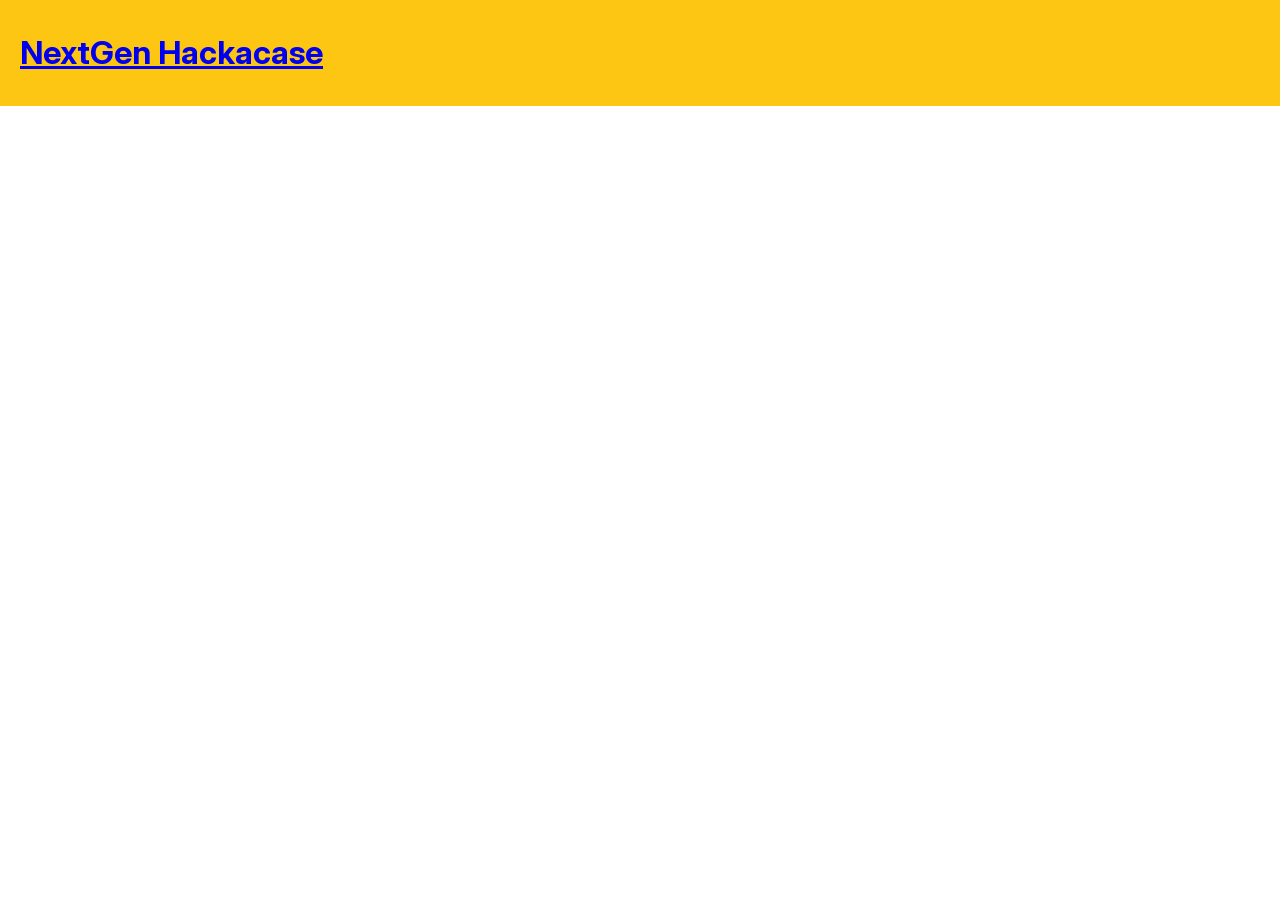
==== access.html @ abfb900a "feat: add initial access page and update styles" ====
<!DOCTYPE html>
<html lang="en">

<head>
	<meta charset="UTF-8">
	<meta name="author" content="Andresen Hill">
	<meta name="viewport" content="width=device-width, initial-scale=1.0">
	<title>NextGen Hackacase - Access</title>
	<meta name="description"
		content="How to access NextGen Hackacase, a free student hackathon organized by Tokyo Student Network and Deloitte Tohmatsu Venture Support">

	<meta property="og:title" content="NextGen Hackacase - Access">
	<meta property="og:description"
		content="How to access NextGen Hackacase, a free student hackathon organized by Tokyo Student Network and Deloitte Tohmatsu Venture Support">
	<meta property="og:image" content="images/og-image.png"> <!-- Replace later TODO -->
	<meta property="og:url" content="https://luma.com/rtydnu54"> <!-- Replace with actual URL TODO -->
	<meta property="og:type" content="website">
	<meta property="og:locale" content="en_JP">

	<link rel="icon" href="images/faviconlogo_temp.png" type="image/png">

	<link rel="stylesheet" href="styles.css">
</head>
<body>
    <header>
        <div class="header-container">
            <div class="header-logo-space">
            <a class="header-logo-icon" href="index.html" target="_self">
                <h1 class="header-logo-text">NextGen Hackacase</h1>
            </a>
            </div>
        </div>
    </header>
---- styles.css ----
/* CSS Document for TSN x DTVS Hackathon Website */

:root {
  --primary-color: #FCC613;
  --secondary-color: #141fb4;
  --text-color: #000000;
  --background-color: #f2f0f0;
  color-scheme: light dark;
  --logo-gap: 36px;
}

@font-face {
  /* Note: No italics are in this font */
  font-family: "Inter";
  src: url("assets/Inter-4.1/web/InterVariable.woff2") format("woff2");
  font-weight: 100 900;
  font-style: normal;
  font-display: swap;
}

html,
body {
  margin: 0;
  padding: 0;
  font: 1em Inter, sans-serif;
  scroll-behavior: smooth;
}

img,
svg {
  vertical-align: middle;
}

* {
  box-sizing: border-box;
}


.footer-banner ::selection {
  background: rgb(255, 252, 252);
  text-shadow: none;
}

thead ::selection {
  background: rgb(255, 252, 252);
  text-shadow: none;
}

::selection {
  background: #fcc6138c;
  text-shadow: none;
}

.container {
  max-width: 1240px;
  margin: 0 auto;
}

section>.container {
  padding: 5px 20px;
}

.type-article {
  background-color: var(--background-color);
  color: var(--text-color);
}

.type-article h2 {
  font-size: 2em;
}

.logo-card-container {
  display: flex;
  flex-wrap: wrap;
  justify-content: center;
  gap: var(--logo-gap);
  width: 100%;
  max-width: 600px;
  margin: 0 auto;
}

.logo-card {
  flex: 0 0 calc((100% - var(--logo-gap)) / 2);
  padding: 16px;
  background-color: white;
  border-radius: 24px;
  aspect-ratio: 16 / 9;
  display: flex;
  align-items: center;
  justify-content: center;
  overflow: hidden;
  transition: transform 0.25s ease, box-shadow 0.25s ease;
}

.logo-card img {
  width: 100%;
  height: 100%;
  max-width: none;
  object-fit: contain;
}

.logo-card:hover {
  transform: translateY(-8px);
  box-shadow: 0 12px 24px rgba(0, 0, 0, 0.4);
}


section.hero {
  background-image: linear-gradient(rgba(0, 0, 0, 0.786), rgba(0, 0, 0, 0.786)), url("images/TSNxDTVS-Hackathon_Landing-Page_Banner.jpg");
  background-size: cover;
  background-position: center;
  background-repeat: no-repeat;
  padding-bottom: 200px;
}

div.hero {
  display: flex;
  flex-direction: column;
  align-items: center;
}

div.hero h1 {
  color: var(--primary-color);
  font-size: 4.5em;
  margin-bottom: 20px;
}


div.hero p {
  color: white;
  font-size: 2.2em;
  font-weight: bold;
  margin-bottom: 3px;
}

.hero-logo-icon {
  margin-top: 24px;
  margin-bottom: 24px;
}

#hero-tsnlogo img {
  width: auto;
  border-radius: 16px;
}

.deloitte-hero-img {
  transform: scale(1.4);
}

.hero-button-container {
  margin: 34px;
  display: flex;
  flex-direction: column;
  gap: 44px;
}

.register-button {
  background-color: var(--primary-color);
  border-radius: 10px;
  color: black;
  font-weight: bold;
  padding: 12px 24px;
  font-size: 1.4em;
  text-decoration: none;
  transition: transform 0.25s ease, box-shadow 0.25s ease, opacity 0.25s ease;
}

.register-button:hover {
  transform: translateY(-2px);
  opacity: 0.85;
  box-shadow: 0 6px 12px rgba(0, 0, 0, 0.4);
}

.register-button:focus-visible {
  outline: 2px solid #ff0808;
}

.access-button {
  background-color: var(--primary-color);
  border-radius: 10px;
  color: black;
  font-weight: bold;
  padding: 12px 24px;
  font-size: 1.4em;
  text-decoration: none;
  transition: transform 0.25s ease, box-shadow 0.25s ease, opacity 0.25s ease;
}

.access-button:hover {
  transform: translateY(-2px);
  opacity: 0.85;
  box-shadow: 0 6px 12px rgba(0, 0, 0, 0.4);
}

.access-button:focus-visible {
  outline: 2px solid #ff0808;
}
table {
  table-layout: fixed;
  width: 90%;
  min-width: 600px;
  margin: 10px auto;
  border-collapse: separate;
  border-spacing: 0;
  background-color: var(--background-color);
}

th,
td {
  padding: 0.6em;
  word-wrap: break-word;
}

th {
  text-align: left;
  font-weight: bold;
  font-size: 1.2em;
  background-color: var(--primary-color);
  color: black;
}

thead th:first-child {
  border-radius: 12px 0 0 12px;
}

thead th:last-child {
  border-radius: 0 12px 12px 0;
}

caption {
  text-align: left;
  font-weight: bold;
  font-size: 1.8em;
  border-bottom: 1px solid color-mix(in srgb, var(--text-color) 15%, transparent);
  margin-bottom: 24px;
}

tbody tr:nth-child(even) td {
  background-color: color-mix(in srgb, var(--text-color) 10%, transparent);
}

tbody tr:nth-child(even) td:first-child {
  border-radius: 12px 0 0 12px;
}

tbody tr:nth-child(even) td:last-child {
  border-radius: 0 12px 12px 0;
}

div.schedule-table-container {
  max-width: 800px;
  margin-bottom: 48px;
  overflow-x: auto;
}

tr:hover {
  transition: background-color 0.25s ease;
  background-color: color-mix(in srgb, var(--primary-color) 40%, transparent);
  text-shadow: none;
}

#body-nstlogo img {
  width: auto;
  border-radius: 16px;
}

section.type-article li {
  margin-bottom: 8px;
}

span.list-bold {
  font-weight: bold;
}

.info-and-image-box {
  display: flex;
  flex-direction: row;
  align-items: center;
  justify-content: space-between;
  gap: 20px;
  scroll-margin-top: 68px;
  scroll-margin-bottom: 16px;
  border-radius: 26px;
}

.info-and-image-box-target {
  border-radius: 8px;
}

.info-and-image-box-target:target {
  animation: info-highlight 5s ease-out;
}

.info-and-image-box-content {
  flex: 1;
}

.info-and-image-box+.info-and-image-box {
  border-top: 1px solid color-mix(in srgb, var(--text-color) 15%, transparent);
  margin-top: 24px;
  padding-top: 24px;
  margin-bottom: 8px;
}

.third-party-logo {
  max-width: 144px;
  height: 144px;
}

.bad-logo {
  border-radius: 16px;
  border: var(--text-color) solid 2px;
}

.org-button {
  background-color: var(--primary-color);
  border-radius: 8px;
  color: black;
  font-weight: bold;
  padding: 8px 12px;
  font-size: 1.2em;
  text-decoration: none;
  max-width: fit-content;
  transition: opacity 0.25s ease;
}

.org-button:hover {
  opacity: 0.75;
  transition: opacity 0.3s ease-in-out;
}

.org-button:focus-visible {
  outline: 2px solid #ff0808;
}

div.article-organizers {
  padding-bottom: 48px;
}

footer {
  background-color: var(--primary-color);
  color: black;
}

footer .container {
  display: flex;
  justify-content: space-between;
  align-items: center;
}

.footer-copyright {
  font-weight: bold;
  padding-left: 20px;
}

.footer-social-icons {
  padding-left: 24px;
  padding-right: 20px;
  display: flex;
  gap: 15px;
}

.footer-social-icons a:hover {
  opacity: 0.65;
  transition: opacity 0.3s ease-in-out;
}

.header-container {
  display: flex;
  justify-content: space-between;
  align-items: center;
  padding: 12px 20px;
  background-color: var(--primary-color);
  color: black;
}


@media (prefers-color-scheme: dark) {
  :root {
    --background-color: #1a1a1a;
    --text-color: #ffffff;
  }
}

@media (prefers-reduced-motion: reduce) {
  .register-button {
    transition: none;
  }
}

@media (max-width: 600px) {
  div.hero h1 {
    font-size: 3em;
  }

  .logo-card {
    flex-basis: 100%;
  }
}

@keyframes info-highlight {

  0%,
  40% {
    background-color: color-mix(in srgb, var(--primary-color) 40%, transparent);
    box-shadow: 0 0 0 12px color-mix(in srgb, var(--primary-color) 40%, transparent);
  }

  100% {
    background-color: transparent;
    box-shadow: 0 0 0 12px transparent;
  }
}
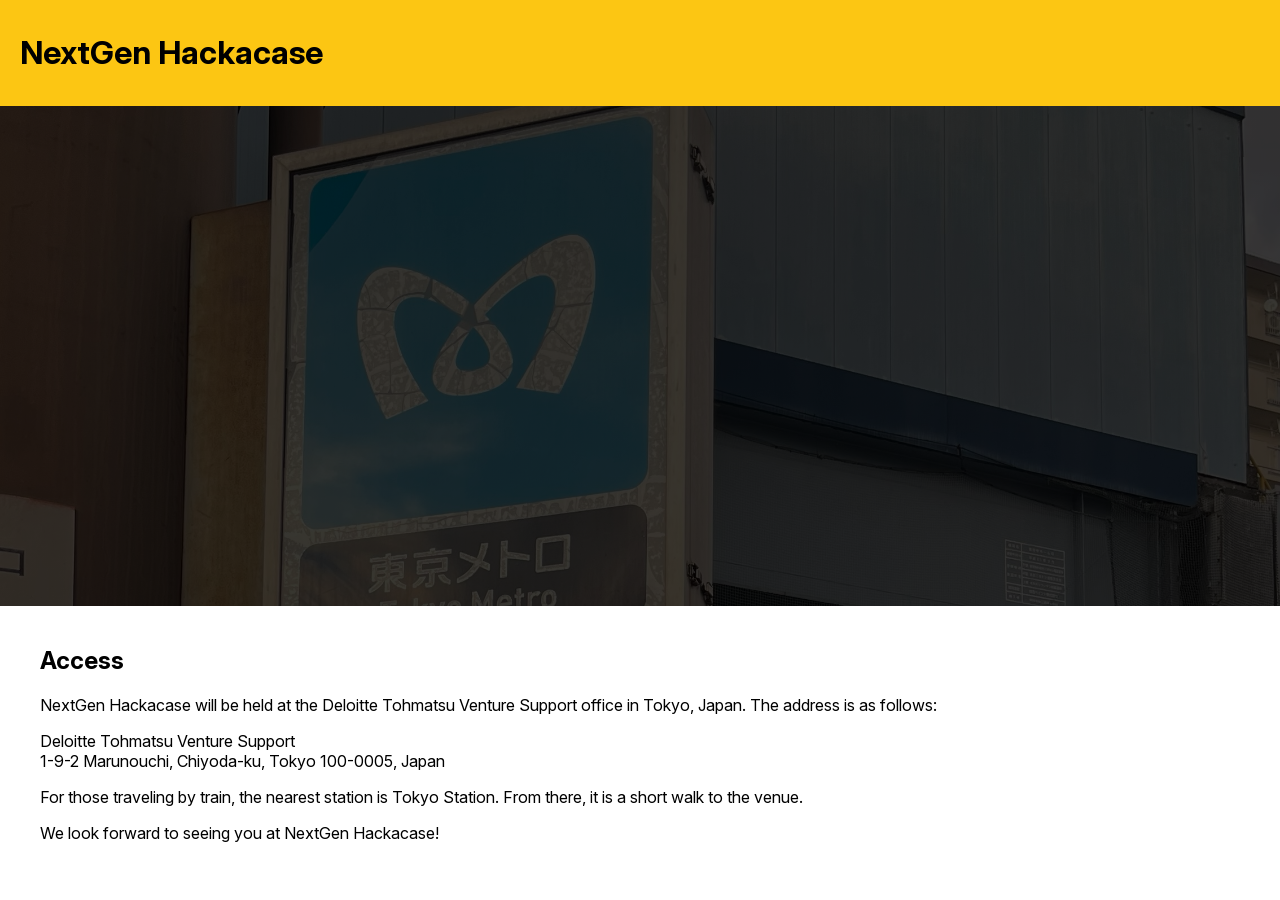
==== commit fd1904c1: "feat: add picture and other changes to access page" ====
--- a/access.html
+++ b/access.html
@@ -23,11 +23,29 @@
 </head>
 <body>
     <header>
-        <div class="header-container">
-            <div class="header-logo-space">
-            <a class="header-logo-icon" href="index.html" target="_self">
-                <h1 class="header-logo-text">NextGen Hackacase</h1>
-            </a>
+        <div class="access-header-container">
+            <div class="access-header-text-space">
+                <a class="access-header-logo-icon" href="index.html" target="_self">
+                    <h1 class="access-header-logo-text">NextGen Hackacase</h1>
+                </a>
             </div>
         </div>
-    </header>+        <div class="access-header-image">
+        </div>
+    </header>
+    <main class="access-main">
+        <section class="access-section">
+            <div class="access-container">
+                <h2>Access</h2>
+                <p>NextGen Hackacase will be held at the Deloitte Tohmatsu Venture Support office in Tokyo, Japan. The
+                    address is as follows:</p>
+                <p>Deloitte Tohmatsu Venture Support<br>
+                    1-9-2 Marunouchi, Chiyoda-ku, Tokyo 100-0005, Japan</p>
+                <p>For those traveling by train, the nearest station is Tokyo Station. From there, it is a short walk to
+                    the venue.</p>
+                <p>We look forward to seeing you at NextGen Hackacase!</p>
+            </div>
+        </section>
+    </main>
+</body>
+</html>
--- a/styles.css
+++ b/styles.css
@@ -365,7 +365,7 @@
   transition: opacity 0.3s ease-in-out;
 }
 
-.header-container {
+.access-header-container {
   display: flex;
   justify-content: space-between;
   align-items: center;
@@ -374,6 +374,45 @@
   color: black;
 }
 
+.access-header-text-space {
+  display: flex;
+  flex-direction: column;
+  gap: 4px;
+  color: #000000;
+}
+
+.access-header-logo-icon {
+  color: inherit;
+  text-decoration: none;
+}
+
+.access-header-image {
+  display: flex;
+  align-items: center;
+  justify-content: flex-start;
+  width: 100%;
+  height: 500px;
+  padding: 0 20px 0 max(20px, calc((100% - 1240px) / 2 + 20px));
+  background-image: linear-gradient(rgba(0, 0, 0, 0.786), rgba(0, 0, 0, 0.786)), url("images/access-temp.png");
+  background-size: cover;
+  background-position: center;
+  text-align: left;
+}
+
+.access-main {
+  max-width: 1240px;
+  margin: 0 auto;
+  padding: 20px;
+}
+
+.access-header-image-text {
+  font-weight: bold;
+  background-color: var(--primary-color);
+  color: black;
+  border-radius: 24px;
+  padding-left: 4px;
+  padding-right: 4px;
+}
 
 @media (prefers-color-scheme: dark) {
   :root {
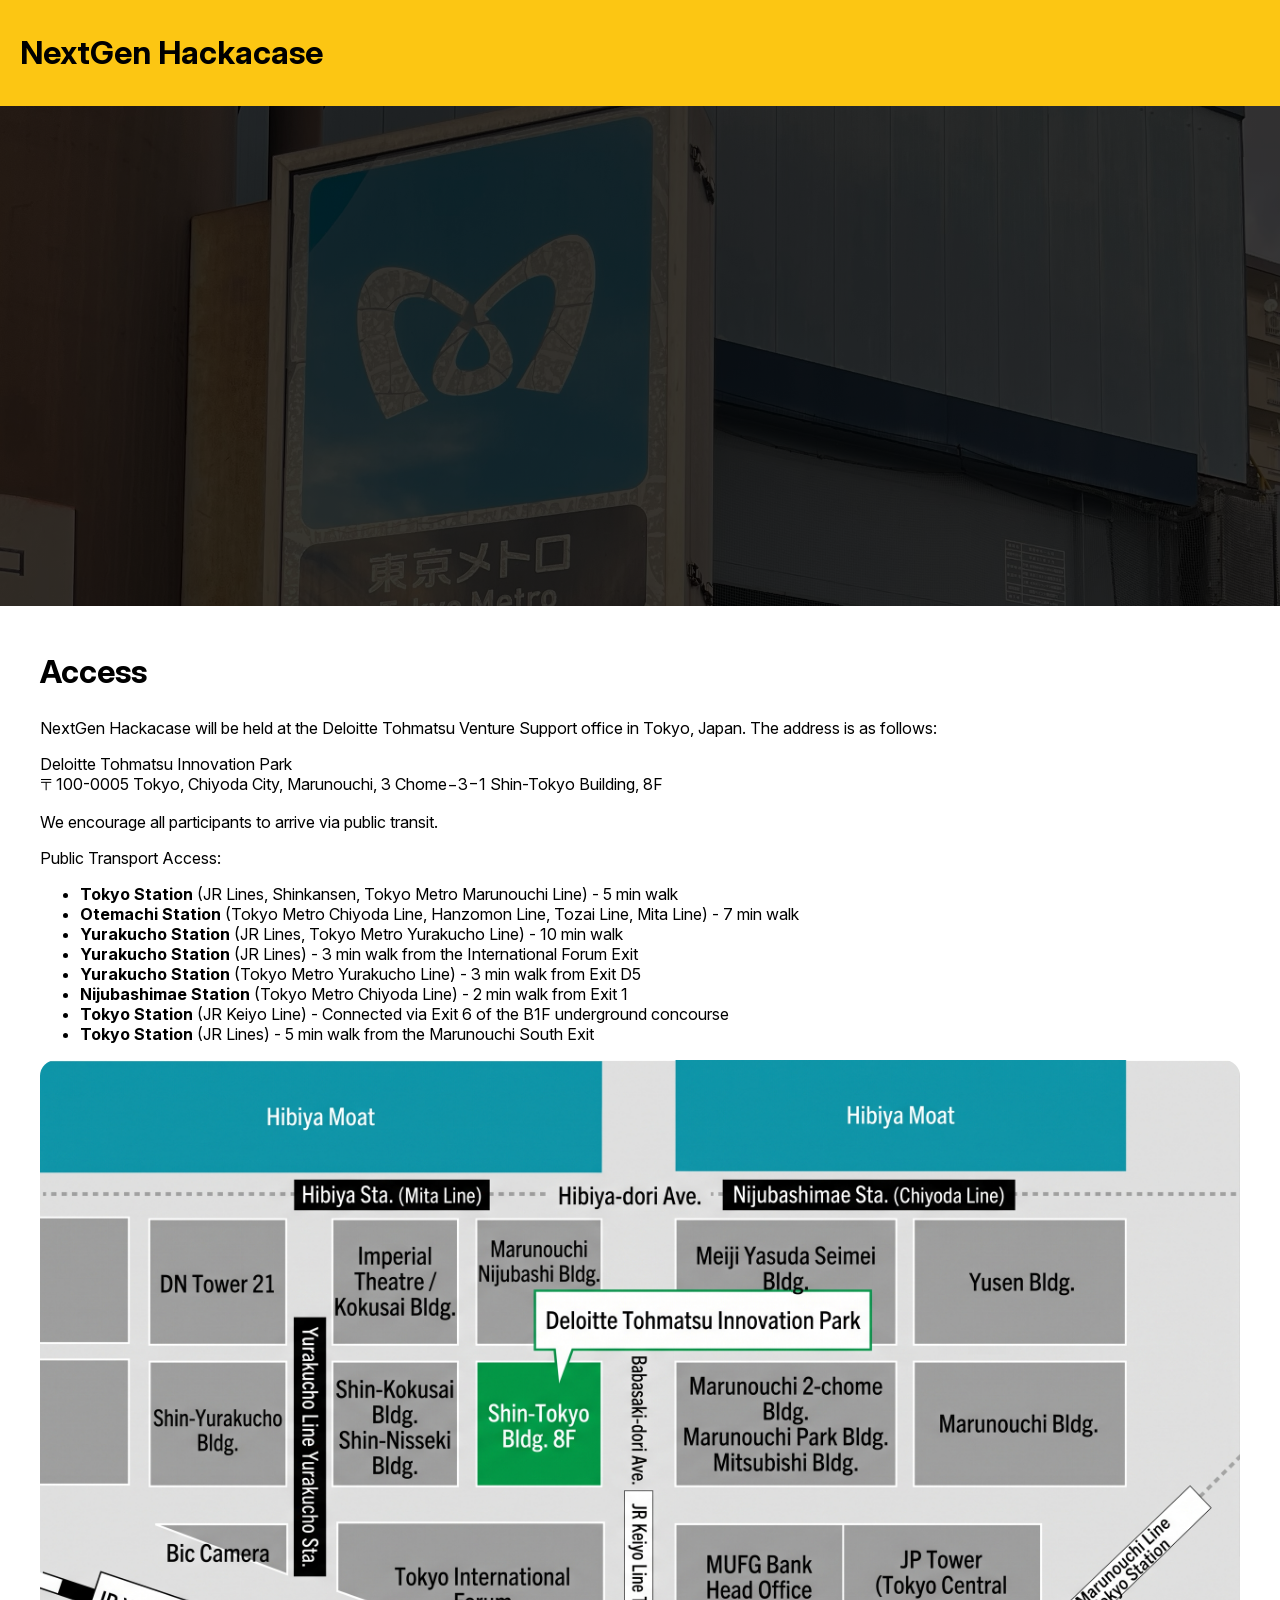
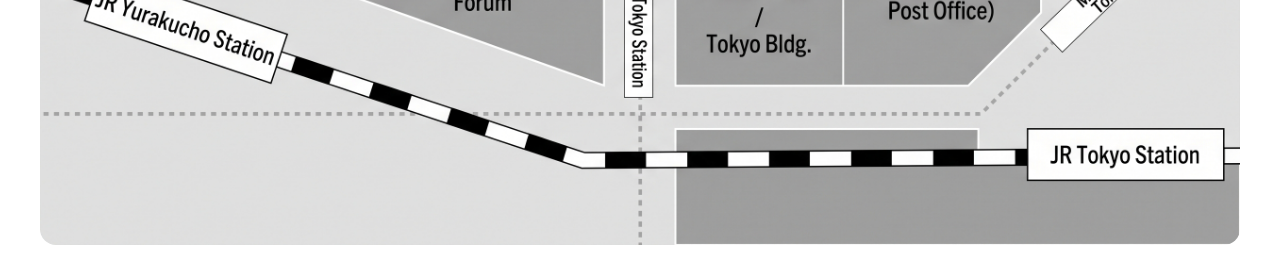
==== commit c5a69a96: "feat: add venue access guidance" ====
--- a/access.html
+++ b/access.html
@@ -36,14 +36,24 @@
     <main class="access-main">
         <section class="access-section">
             <div class="access-container">
-                <h2>Access</h2>
+                <h2 style="font-size: 2em; font-weight: bold;">Access</h2>
                 <p>NextGen Hackacase will be held at the Deloitte Tohmatsu Venture Support office in Tokyo, Japan. The
                     address is as follows:</p>
-                <p>Deloitte Tohmatsu Venture Support<br>
-                    1-9-2 Marunouchi, Chiyoda-ku, Tokyo 100-0005, Japan</p>
-                <p>For those traveling by train, the nearest station is Tokyo Station. From there, it is a short walk to
-                    the venue.</p>
-                <p>We look forward to seeing you at NextGen Hackacase!</p>
+                <p>Deloitte Tohmatsu Innovation Park<br>
+                    〒100-0005 Tokyo, Chiyoda City, Marunouchi, 3 Chome−3−1 Shin-Tokyo Building, 8F</p>
+                <p>We encourage all participants to arrive via public transit.</p>
+                <p>Public Transport Access:</p>
+                <ul>
+                        <li><strong>Tokyo Station</strong> (JR Lines, Shinkansen, Tokyo Metro Marunouchi Line) - 5 min walk</li>
+                        <li><strong>Otemachi Station</strong> (Tokyo Metro Chiyoda Line, Hanzomon Line, Tozai Line, Mita Line) - 7 min walk</li>
+                        <li><strong>Yurakucho Station</strong> (JR Lines, Tokyo Metro Yurakucho Line) - 10 min walk</li>
+                        <li><strong>Yurakucho Station</strong> (JR Lines) - 3 min walk from the International Forum Exit</li>
+                        <li><strong>Yurakucho Station</strong> (Tokyo Metro Yurakucho Line) - 3 min walk from Exit D5</li>
+                        <li><strong>Nijubashimae Station</strong> (Tokyo Metro Chiyoda Line) - 2 min walk from Exit 1</li>
+                        <li><strong>Tokyo Station</strong> (JR Keiyo Line) - Connected via Exit 6 of the B1F underground concourse</li>
+                        <li><strong>Tokyo Station</strong> (JR Lines) - 5 min walk from the Marunouchi South Exit</li>
+                </ul>
+                <img src="images/venue-guide-station-en" alt="Map showing the location of Deloitte Tohmatsu Innovation Park in Tokyo, Japan" class="access-map-image">
             </div>
         </section>
     </main>
--- a/styles.css
+++ b/styles.css
@@ -414,6 +414,14 @@
   padding-right: 4px;
 }
 
+.access-container img {
+  display: block;
+  width: 100%;
+  height: auto;
+  margin: 0 auto;
+  border-radius: 16px;
+}
+
 @media (prefers-color-scheme: dark) {
   :root {
     --background-color: #1a1a1a;
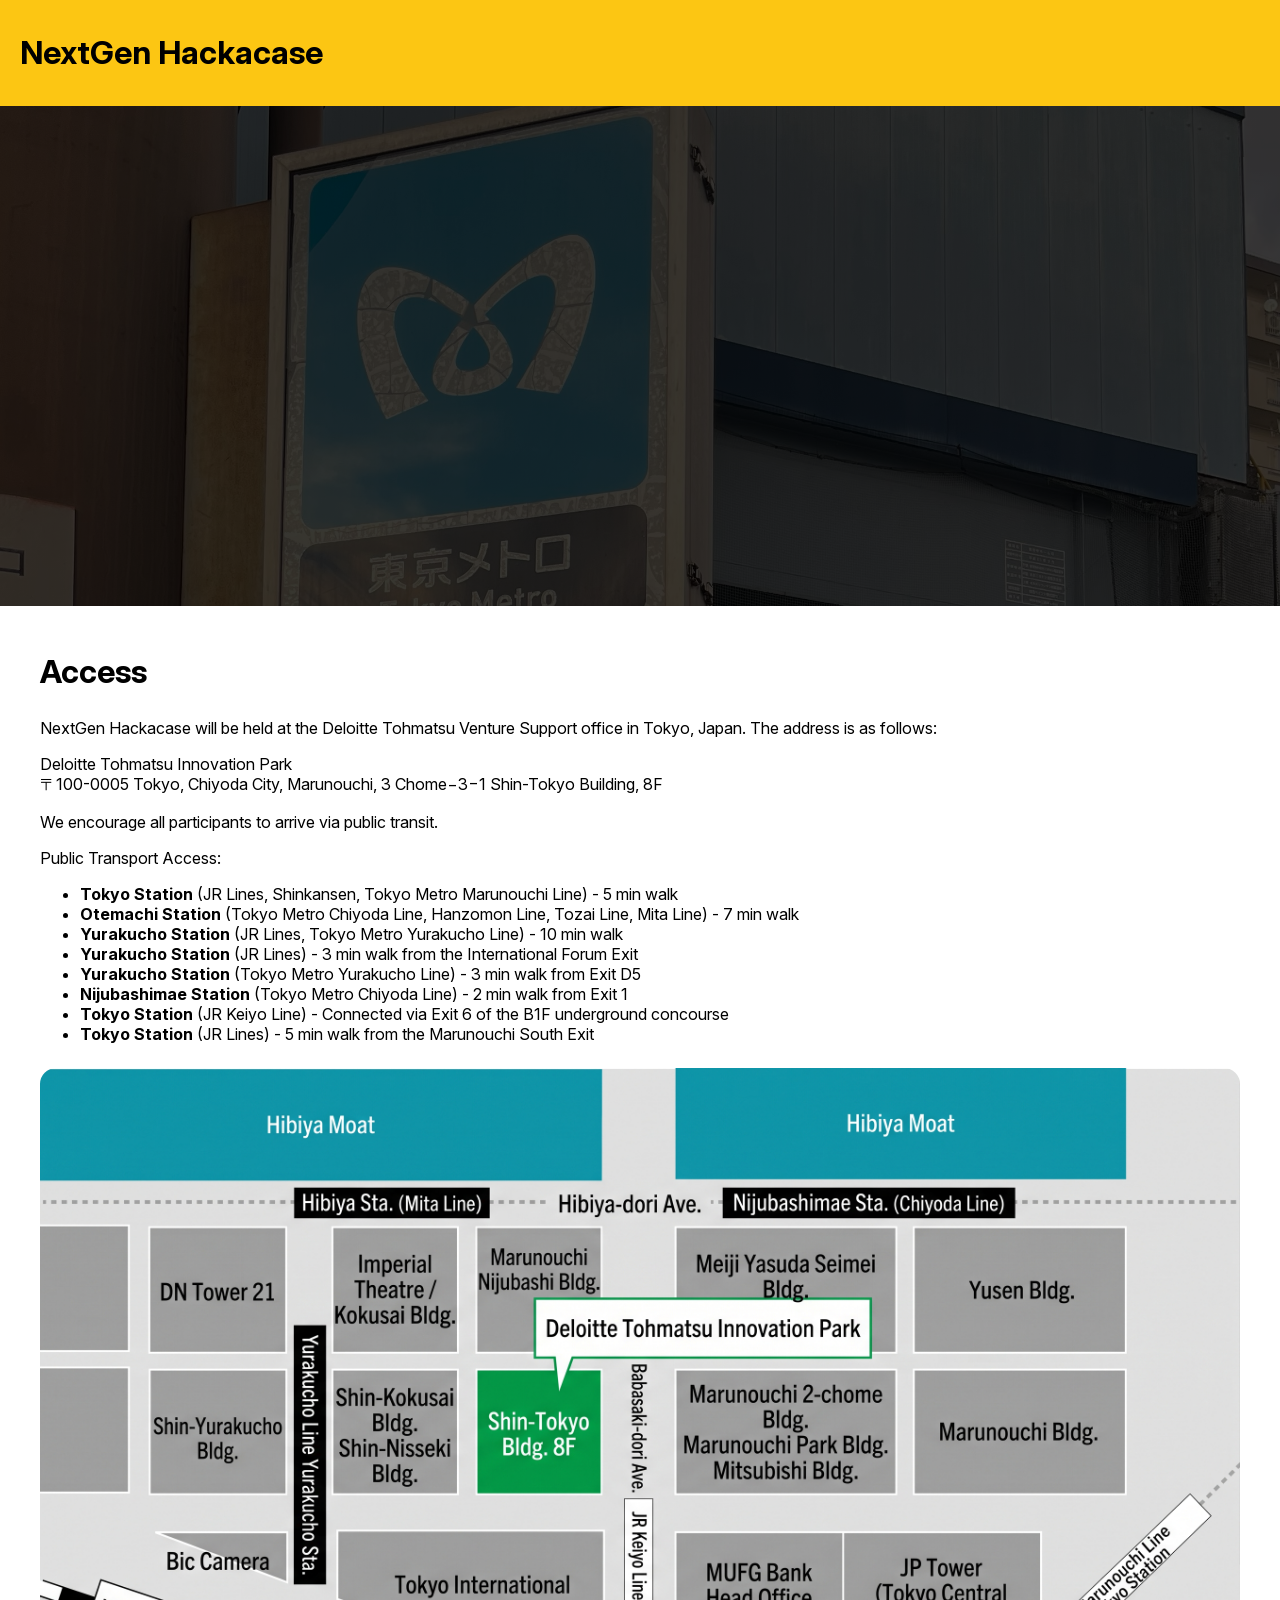
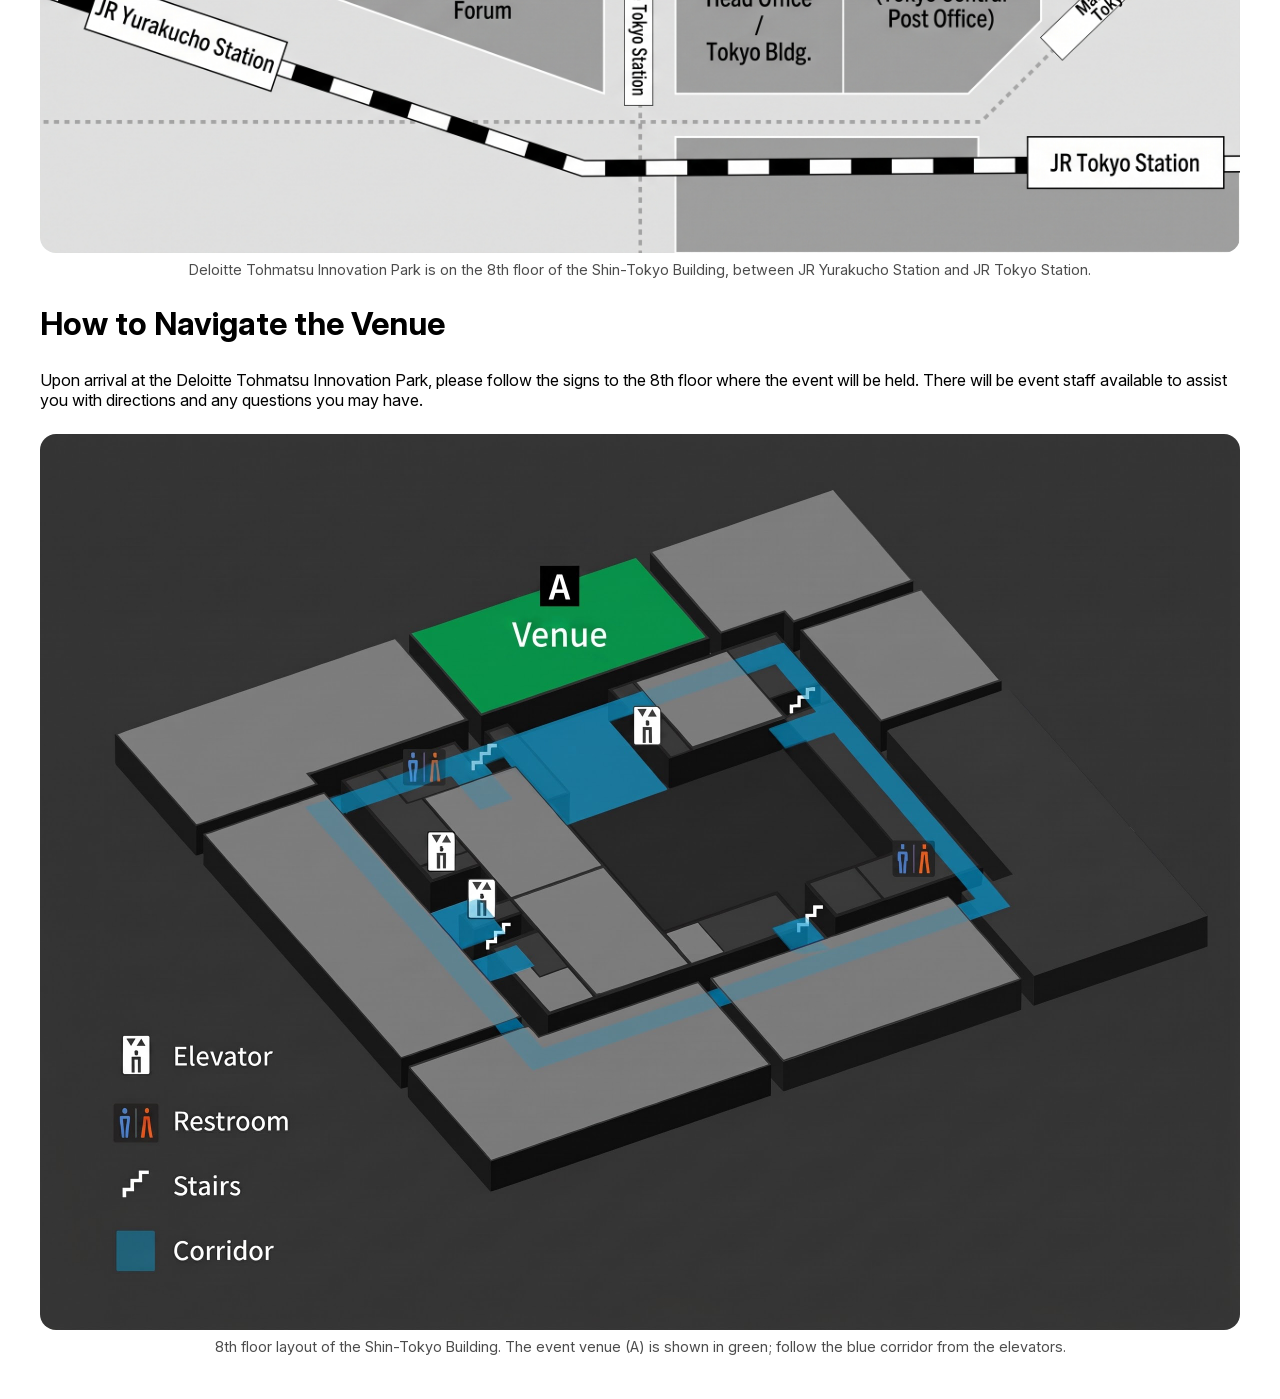
==== commit da732bad: "feat: add venue interior map and update access page" ====
--- a/access.html
+++ b/access.html
@@ -53,7 +53,20 @@
                         <li><strong>Tokyo Station</strong> (JR Keiyo Line) - Connected via Exit 6 of the B1F underground concourse</li>
                         <li><strong>Tokyo Station</strong> (JR Lines) - 5 min walk from the Marunouchi South Exit</li>
                 </ul>
-                <img src="images/venue-guide-station-en" alt="Map showing the location of Deloitte Tohmatsu Innovation Park in Tokyo, Japan" class="access-map-image">
+                <figure class="access-figure">
+                    <img src="images/venue-guide-station-en" alt="Map showing the location of Deloitte Tohmatsu Innovation Park in Tokyo, Japan" class="access-map-image">
+                    <figcaption class="access-figure-caption">Deloitte Tohmatsu Innovation Park is on the 8th floor of the Shin-Tokyo Building, between JR Yurakucho Station and JR Tokyo Station.</figcaption>
+                </figure>
+            </div>
+        </section>
+        <section class="access-container venue-intr-guide">
+            <div>
+                <h2 style="font-size: 2em; font-weight: bold;">How to Navigate the Venue</h2>
+                <p>Upon arrival at the Deloitte Tohmatsu Innovation Park, please follow the signs to the 8th floor where the event will be held. There will be event staff available to assist you with directions and any questions you may have.</p>
+                <figure class="access-figure">
+                    <img src="images/venue-guide-inside.jpg" alt="Map showing the interior layout of Deloitte Tohmatsu Innovation Park, including the location of the event on the 8th floor" class="access-map-image">
+                    <figcaption class="access-figure-caption">8th floor layout of the Shin-Tokyo Building. The event venue (A) is shown in green; follow the blue corridor from the elevators.</figcaption>
+                </figure>
             </div>
         </section>
     </main>
--- a/styles.css
+++ b/styles.css
@@ -414,7 +414,7 @@
   padding-right: 4px;
 }
 
-.access-container img {
+.access-map-image {
   display: block;
   width: 100%;
   height: auto;
@@ -422,6 +422,17 @@
   border-radius: 16px;
 }
 
+.access-figure {
+  margin: 24px 0;
+}
+
+.access-figure-caption {
+  margin-top: 8px;
+  font-size: 0.9em;
+  text-align: center;
+  color: color-mix(in srgb, var(--text-color) 70%, transparent);
+}
+
 @media (prefers-color-scheme: dark) {
   :root {
     --background-color: #1a1a1a;
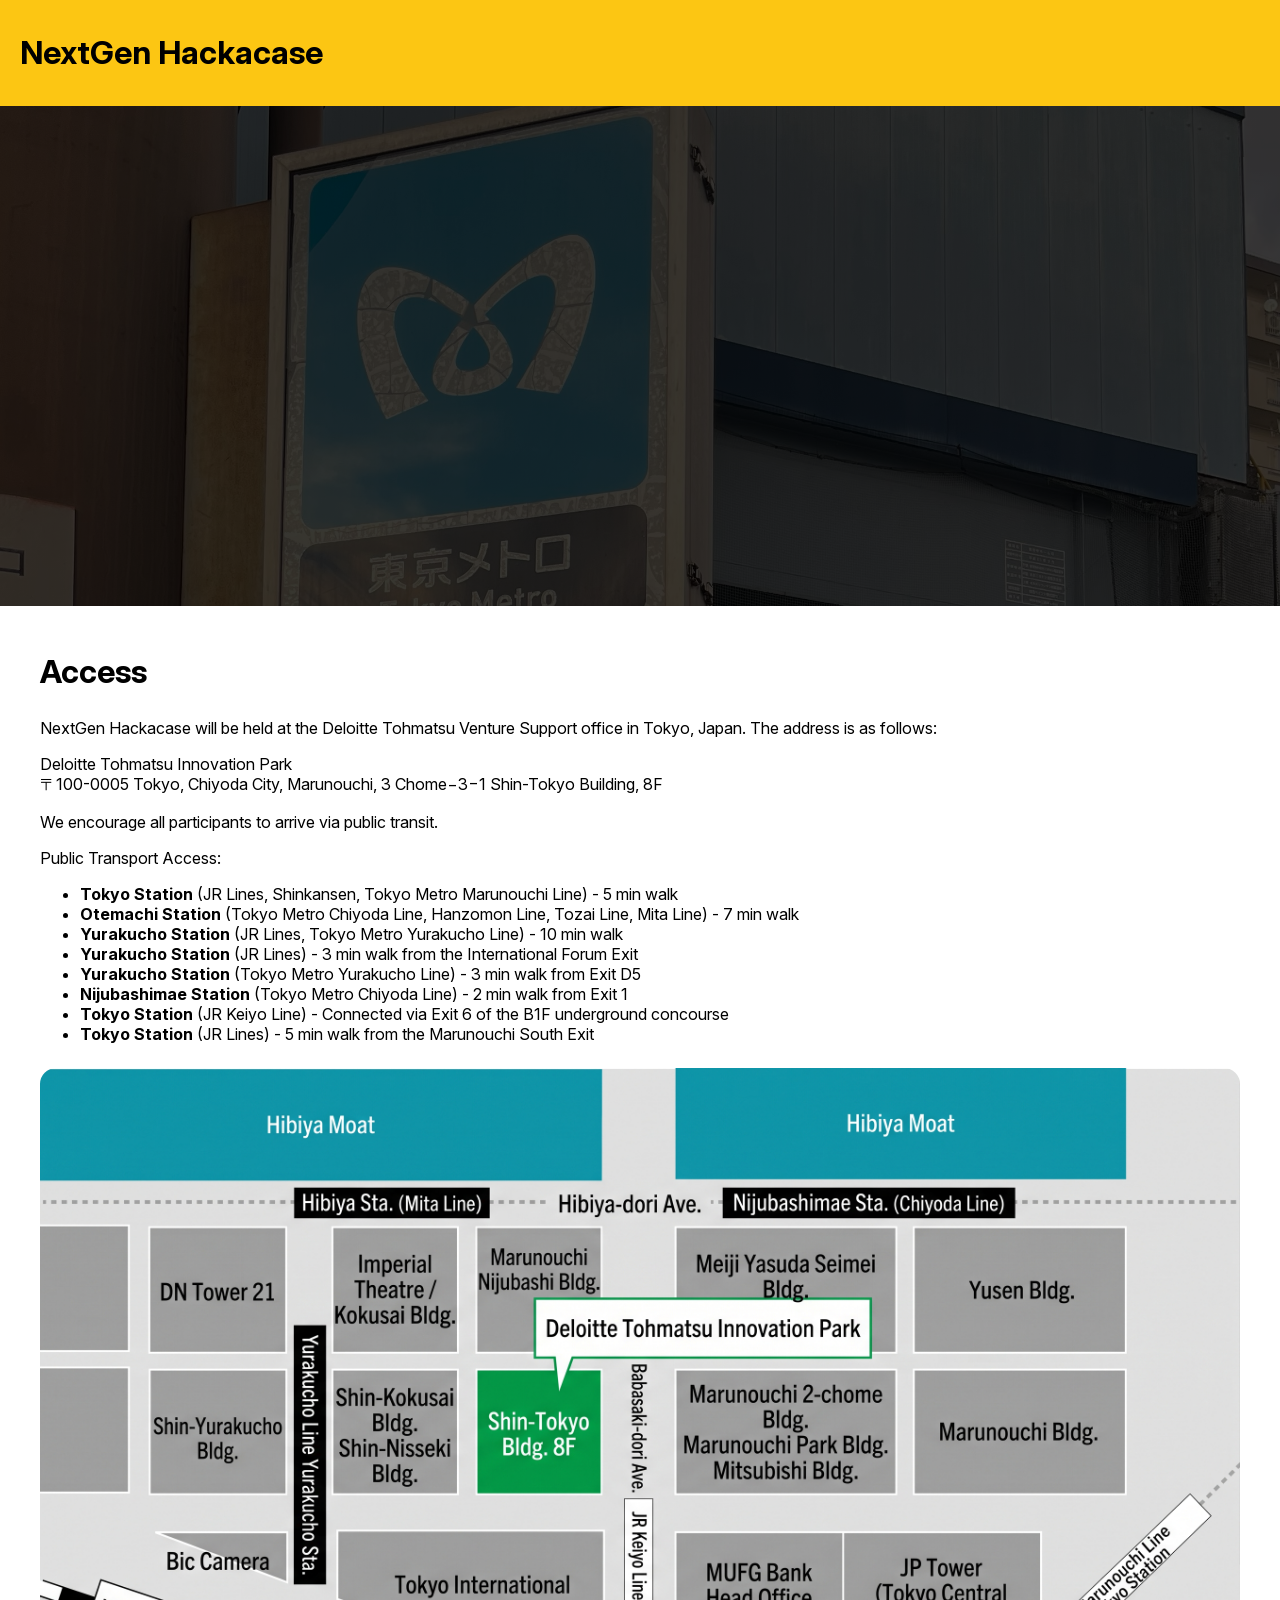
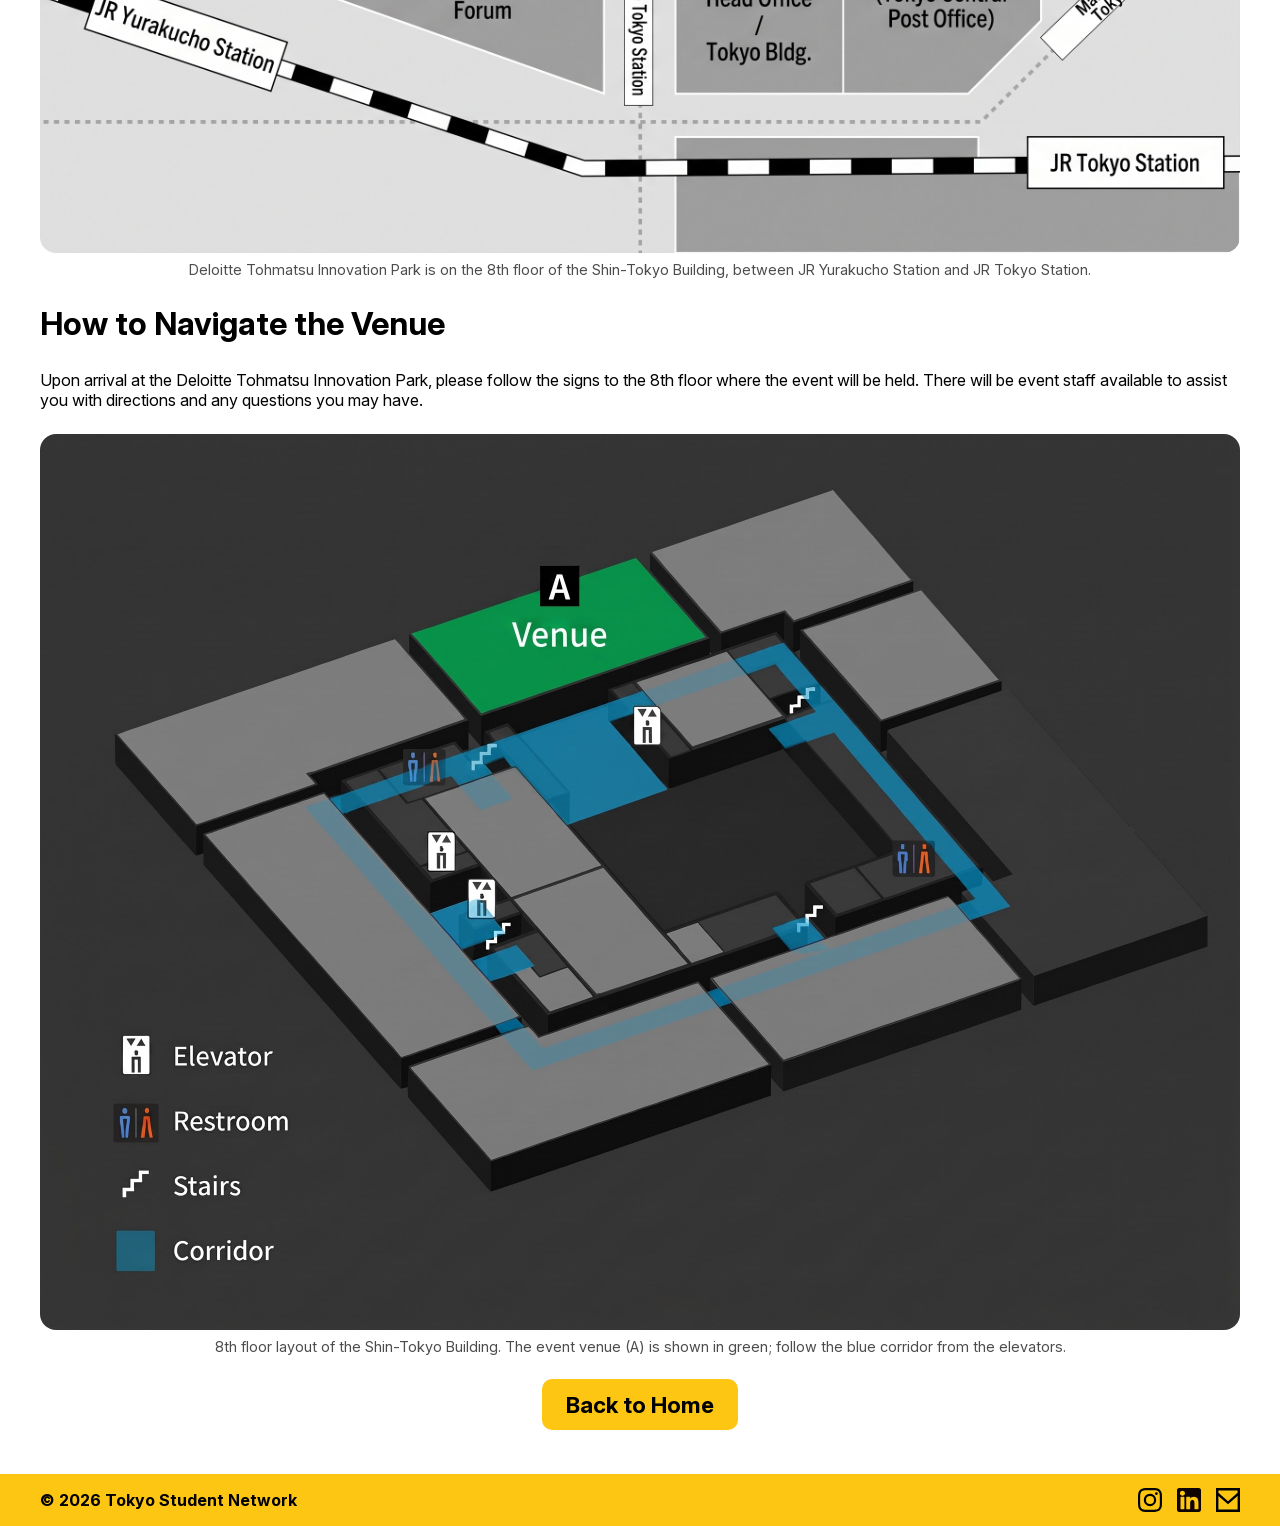
==== commit 6073e39b: "feat: add 'go-home' button to access page and add footer" ====
--- a/access.html
+++ b/access.html
@@ -69,6 +69,24 @@
                 </figure>
             </div>
         </section>
+        <div class="access-home-button-container">
+            <a class="access-home-button" href="index.html">Back to Home</a>
+        </div>
     </main>
+    	<footer>
+		<div class="container footer-banner">
+			<div class="footer-copyright">
+				<p>&copy; 2026 Tokyo Student Network</p>
+			</div>
+			<div class="footer-social-icons">
+				<a href="https://www.instagram.com/tokyostudentnetwork/" target="_blank"><img src="images/instagram.svg"
+						width="24" height="24" alt="Instagram"></a>
+				<a href="https://www.linkedin.com/company/tokyostudentnetwork/" target="_blank"><img
+						src="images/linkedin.svg" width="24" height="24" alt="LinkedIn"></a>
+				<a href="mailto:info@tokyostudentnetwork.com"><img src="images/email.svg" width="24" height="24"
+						alt="Email"></a>
+			</div>
+		</div>
+	</footer>
 </body>
 </html>
--- a/styles.css
+++ b/styles.css
@@ -433,6 +433,23 @@
   color: color-mix(in srgb, var(--text-color) 70%, transparent);
 }
 
+.access-home-button-container {
+  display: flex;
+  justify-content: center;
+  margin: 24px 0;
+}
+
+.access-home-button {
+  background-color: var(--primary-color);
+  border-radius: 10px;
+  color: black;
+  font-weight: bold;
+  padding: 12px 24px;
+  font-size: 1.4em;
+  text-decoration: none;
+  transition: transform 0.25s ease, box-shadow 0.25s ease, opacity 0.25s ease;
+}
+
 @media (prefers-color-scheme: dark) {
   :root {
     --background-color: #1a1a1a;
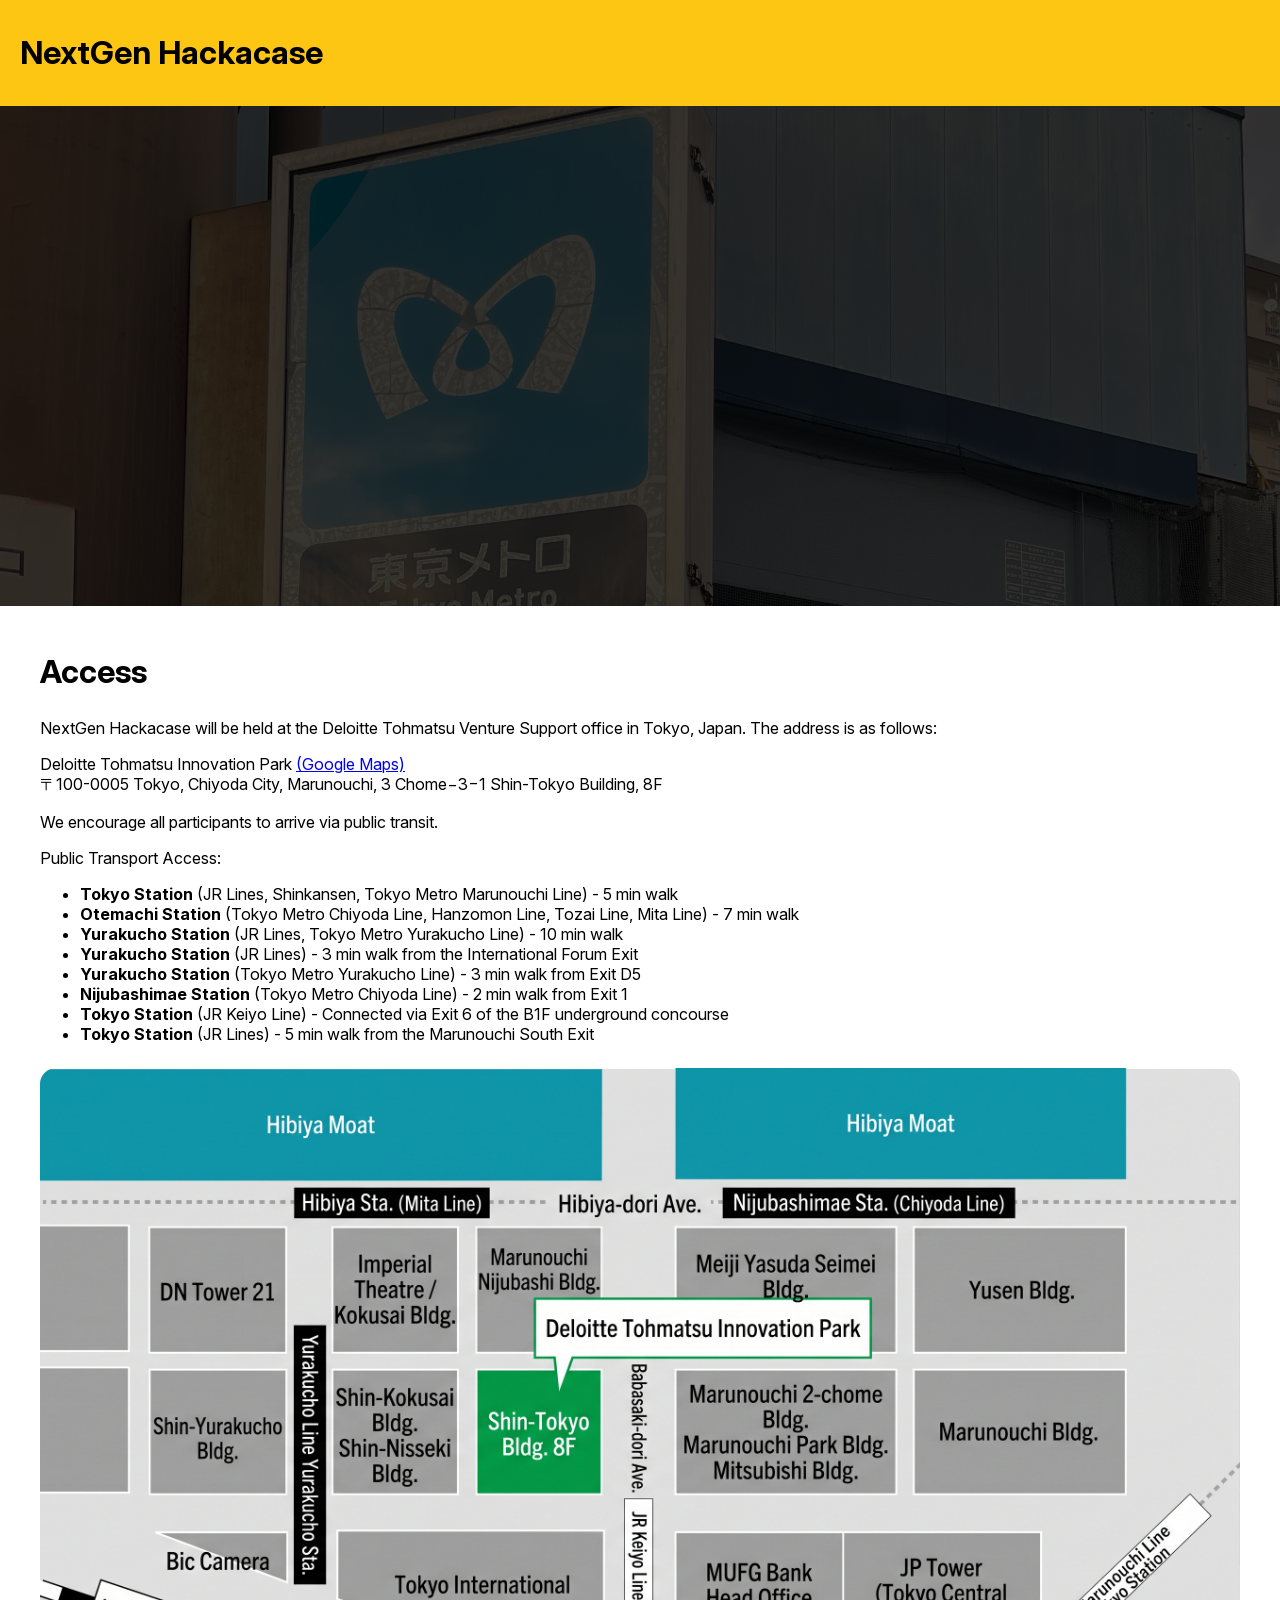
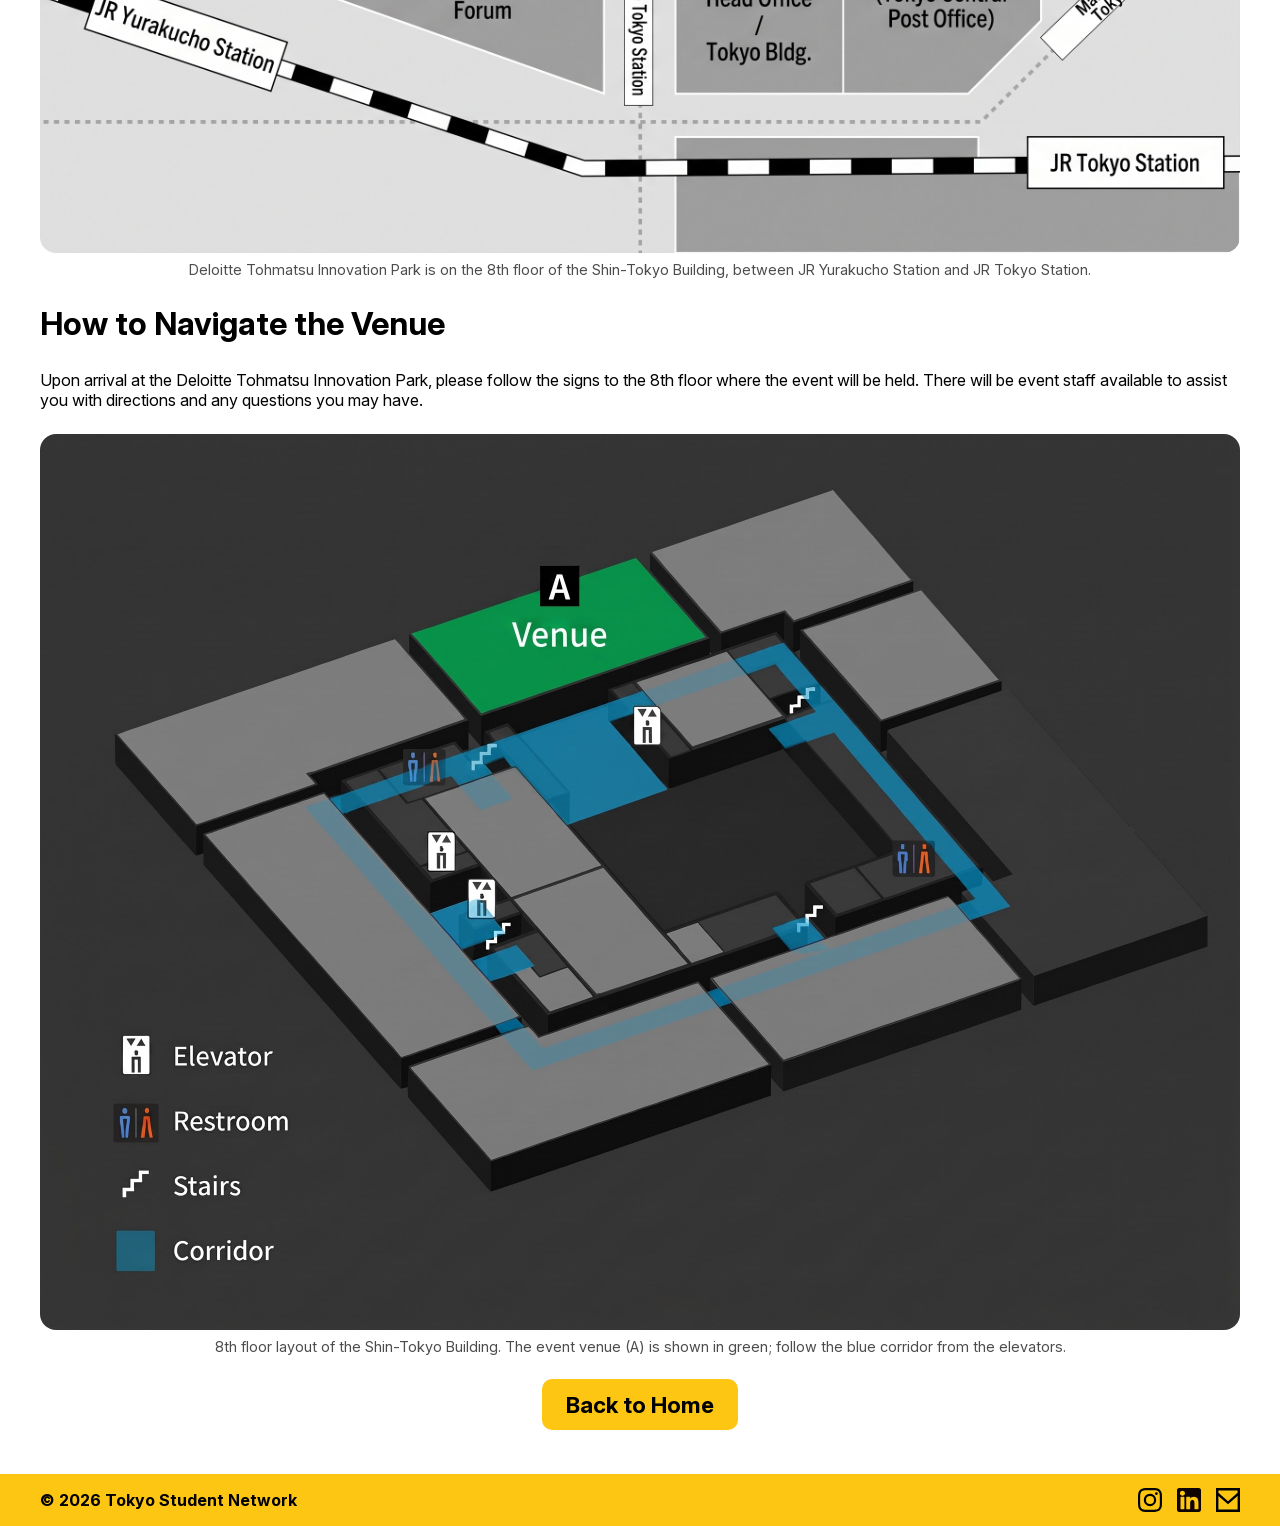
==== commit 5b6b6c4c: "feat: add Google Maps link to access page" ====
--- a/access.html
+++ b/access.html
@@ -39,7 +39,7 @@
                 <h2 style="font-size: 2em; font-weight: bold;">Access</h2>
                 <p>NextGen Hackacase will be held at the Deloitte Tohmatsu Venture Support office in Tokyo, Japan. The
                     address is as follows:</p>
-                <p>Deloitte Tohmatsu Innovation Park<br>
+                <p>Deloitte Tohmatsu Innovation Park <a href="https://maps.app.goo.gl/6f9vycAim7bySoVU8" target="_blank">(Google Maps)</a><br>
                     〒100-0005 Tokyo, Chiyoda City, Marunouchi, 3 Chome−3−1 Shin-Tokyo Building, 8F</p>
                 <p>We encourage all participants to arrive via public transit.</p>
                 <p>Public Transport Access:</p>
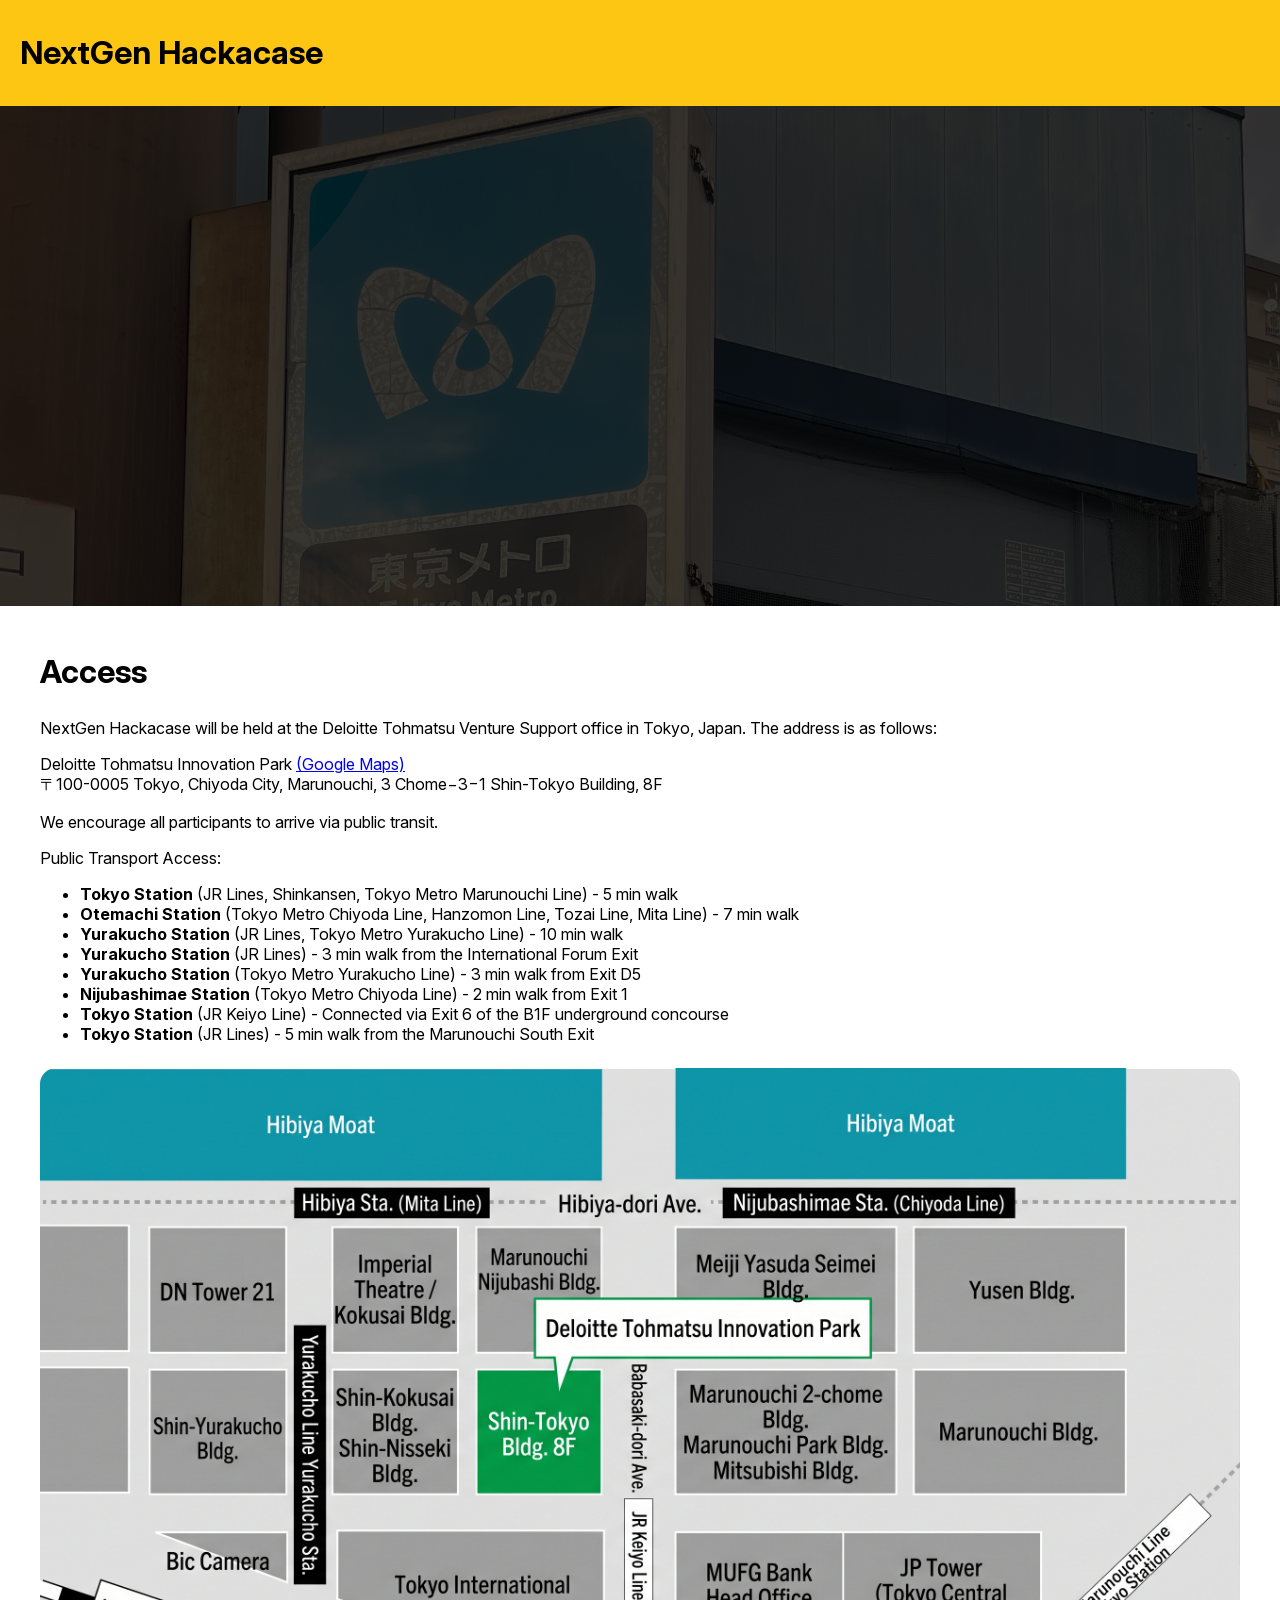
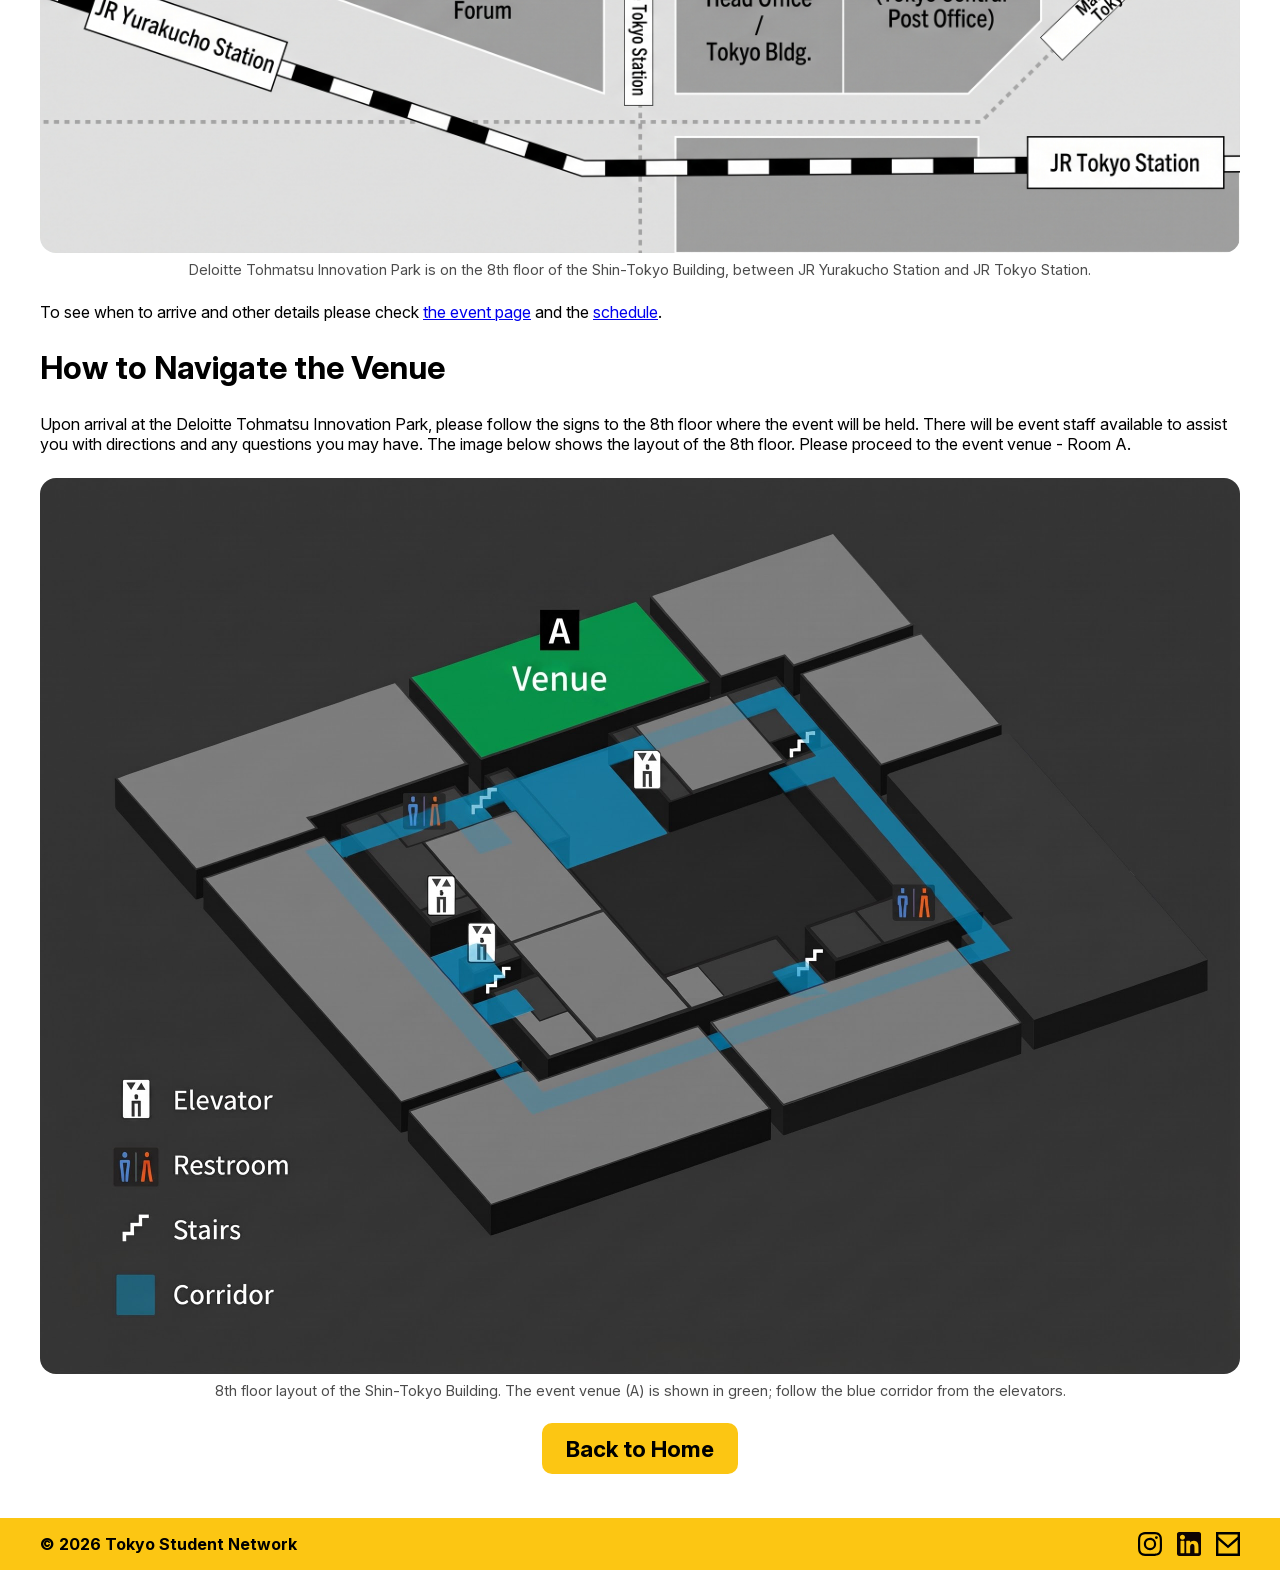
==== commit 99e8fc79: "feat: add link to see schedule and event page to access.html and clean up code format" ====
--- a/access.html
+++ b/access.html
@@ -2,25 +2,26 @@
 <html lang="en">
 
 <head>
-	<meta charset="UTF-8">
-	<meta name="author" content="Andresen Hill">
-	<meta name="viewport" content="width=device-width, initial-scale=1.0">
-	<title>NextGen Hackacase - Access</title>
-	<meta name="description"
-		content="How to access NextGen Hackacase, a free student hackathon organized by Tokyo Student Network and Deloitte Tohmatsu Venture Support">
+    <meta charset="UTF-8">
+    <meta name="author" content="Andresen Hill">
+    <meta name="viewport" content="width=device-width, initial-scale=1.0">
+    <title>NextGen Hackacase - Access</title>
+    <meta name="description"
+        content="How to access NextGen Hackacase, a free student hackathon organized by Tokyo Student Network and Deloitte Tohmatsu Venture Support">
 
-	<meta property="og:title" content="NextGen Hackacase - Access">
-	<meta property="og:description"
-		content="How to access NextGen Hackacase, a free student hackathon organized by Tokyo Student Network and Deloitte Tohmatsu Venture Support">
-	<meta property="og:image" content="images/og-image.png"> <!-- Replace later TODO -->
-	<meta property="og:url" content="https://luma.com/rtydnu54"> <!-- Replace with actual URL TODO -->
-	<meta property="og:type" content="website">
-	<meta property="og:locale" content="en_JP">
+    <meta property="og:title" content="NextGen Hackacase - Access">
+    <meta property="og:description"
+        content="How to access NextGen Hackacase, a free student hackathon organized by Tokyo Student Network and Deloitte Tohmatsu Venture Support">
+    <meta property="og:image" content="images/og-image.png"> <!-- Replace later TODO -->
+    <meta property="og:url" content="https://luma.com/rtydnu54"> <!-- Replace with actual URL TODO -->
+    <meta property="og:type" content="website">
+    <meta property="og:locale" content="en_JP">
 
-	<link rel="icon" href="images/faviconlogo_temp.png" type="image/png">
+    <link rel="icon" href="images/faviconlogo_temp.png" type="image/png">
 
-	<link rel="stylesheet" href="styles.css">
+    <link rel="stylesheet" href="styles.css">
 </head>
+
 <body>
     <header>
         <div class="access-header-container">
@@ -39,33 +40,50 @@
                 <h2 style="font-size: 2em; font-weight: bold;">Access</h2>
                 <p>NextGen Hackacase will be held at the Deloitte Tohmatsu Venture Support office in Tokyo, Japan. The
                     address is as follows:</p>
-                <p>Deloitte Tohmatsu Innovation Park <a href="https://maps.app.goo.gl/6f9vycAim7bySoVU8" target="_blank">(Google Maps)</a><br>
+                <p>Deloitte Tohmatsu Innovation Park <a href="https://maps.app.goo.gl/6f9vycAim7bySoVU8"
+                        target="_blank">(Google Maps)</a><br>
                     〒100-0005 Tokyo, Chiyoda City, Marunouchi, 3 Chome−3−1 Shin-Tokyo Building, 8F</p>
                 <p>We encourage all participants to arrive via public transit.</p>
                 <p>Public Transport Access:</p>
                 <ul>
-                        <li><strong>Tokyo Station</strong> (JR Lines, Shinkansen, Tokyo Metro Marunouchi Line) - 5 min walk</li>
-                        <li><strong>Otemachi Station</strong> (Tokyo Metro Chiyoda Line, Hanzomon Line, Tozai Line, Mita Line) - 7 min walk</li>
-                        <li><strong>Yurakucho Station</strong> (JR Lines, Tokyo Metro Yurakucho Line) - 10 min walk</li>
-                        <li><strong>Yurakucho Station</strong> (JR Lines) - 3 min walk from the International Forum Exit</li>
-                        <li><strong>Yurakucho Station</strong> (Tokyo Metro Yurakucho Line) - 3 min walk from Exit D5</li>
-                        <li><strong>Nijubashimae Station</strong> (Tokyo Metro Chiyoda Line) - 2 min walk from Exit 1</li>
-                        <li><strong>Tokyo Station</strong> (JR Keiyo Line) - Connected via Exit 6 of the B1F underground concourse</li>
-                        <li><strong>Tokyo Station</strong> (JR Lines) - 5 min walk from the Marunouchi South Exit</li>
+                    <li><strong>Tokyo Station</strong> (JR Lines, Shinkansen, Tokyo Metro Marunouchi Line) - 5 min walk
+                    </li>
+                    <li><strong>Otemachi Station</strong> (Tokyo Metro Chiyoda Line, Hanzomon Line, Tozai Line, Mita
+                        Line) - 7 min walk</li>
+                    <li><strong>Yurakucho Station</strong> (JR Lines, Tokyo Metro Yurakucho Line) - 10 min walk</li>
+                    <li><strong>Yurakucho Station</strong> (JR Lines) - 3 min walk from the International Forum Exit
+                    </li>
+                    <li><strong>Yurakucho Station</strong> (Tokyo Metro Yurakucho Line) - 3 min walk from Exit D5</li>
+                    <li><strong>Nijubashimae Station</strong> (Tokyo Metro Chiyoda Line) - 2 min walk from Exit 1</li>
+                    <li><strong>Tokyo Station</strong> (JR Keiyo Line) - Connected via Exit 6 of the B1F underground
+                        concourse</li>
+                    <li><strong>Tokyo Station</strong> (JR Lines) - 5 min walk from the Marunouchi South Exit</li>
                 </ul>
                 <figure class="access-figure">
-                    <img src="images/venue-guide-station-en" alt="Map showing the location of Deloitte Tohmatsu Innovation Park in Tokyo, Japan" class="access-map-image">
-                    <figcaption class="access-figure-caption">Deloitte Tohmatsu Innovation Park is on the 8th floor of the Shin-Tokyo Building, between JR Yurakucho Station and JR Tokyo Station.</figcaption>
+                    <img src="images/venue-guide-station-en"
+                        alt="Map showing the location of Deloitte Tohmatsu Innovation Park in Tokyo, Japan"
+                        class="access-map-image">
+                    <figcaption class="access-figure-caption">Deloitte Tohmatsu Innovation Park is on the 8th floor of
+                        the Shin-Tokyo Building, between JR Yurakucho Station and JR Tokyo Station.</figcaption>
                 </figure>
+                <p>To see when to arrive and other details please check <a href="https://luma.com/rtydnu54"
+                        target="_blank">the event page</a> and the <a href="index.html#schedule"
+                        target="_self">schedule</a>.</p>
             </div>
         </section>
         <section class="access-container venue-intr-guide">
             <div>
                 <h2 style="font-size: 2em; font-weight: bold;">How to Navigate the Venue</h2>
-                <p>Upon arrival at the Deloitte Tohmatsu Innovation Park, please follow the signs to the 8th floor where the event will be held. There will be event staff available to assist you with directions and any questions you may have.</p>
+                <p>Upon arrival at the Deloitte Tohmatsu Innovation Park, please follow the signs to the 8th floor where
+                    the event will be held. There will be event staff available to assist you with directions and any
+                    questions you may have. The image below shows the layout of the 8th floor. Please proceed to the
+                    event venue - Room A.</p>
                 <figure class="access-figure">
-                    <img src="images/venue-guide-inside.jpg" alt="Map showing the interior layout of Deloitte Tohmatsu Innovation Park, including the location of the event on the 8th floor" class="access-map-image">
-                    <figcaption class="access-figure-caption">8th floor layout of the Shin-Tokyo Building. The event venue (A) is shown in green; follow the blue corridor from the elevators.</figcaption>
+                    <img src="images/venue-guide-inside.jpg"
+                        alt="Map showing the interior layout of Deloitte Tohmatsu Innovation Park, including the location of the event on the 8th floor"
+                        class="access-map-image">
+                    <figcaption class="access-figure-caption">8th floor layout of the Shin-Tokyo Building. The event
+                        venue (A) is shown in green; follow the blue corridor from the elevators.</figcaption>
                 </figure>
             </div>
         </section>
@@ -73,20 +91,21 @@
             <a class="access-home-button" href="index.html">Back to Home</a>
         </div>
     </main>
-    	<footer>
-		<div class="container footer-banner">
-			<div class="footer-copyright">
-				<p>&copy; 2026 Tokyo Student Network</p>
-			</div>
-			<div class="footer-social-icons">
-				<a href="https://www.instagram.com/tokyostudentnetwork/" target="_blank"><img src="images/instagram.svg"
-						width="24" height="24" alt="Instagram"></a>
-				<a href="https://www.linkedin.com/company/tokyostudentnetwork/" target="_blank"><img
-						src="images/linkedin.svg" width="24" height="24" alt="LinkedIn"></a>
-				<a href="mailto:info@tokyostudentnetwork.com"><img src="images/email.svg" width="24" height="24"
-						alt="Email"></a>
-			</div>
-		</div>
-	</footer>
+    <footer>
+        <div class="container footer-banner">
+            <div class="footer-copyright">
+                <p>&copy; 2026 Tokyo Student Network</p>
+            </div>
+            <div class="footer-social-icons">
+                <a href="https://www.instagram.com/tokyostudentnetwork/" target="_blank"><img src="images/instagram.svg"
+                        width="24" height="24" alt="Instagram"></a>
+                <a href="https://www.linkedin.com/company/tokyostudentnetwork/" target="_blank"><img
+                        src="images/linkedin.svg" width="24" height="24" alt="LinkedIn"></a>
+                <a href="mailto:info@tokyostudentnetwork.com"><img src="images/email.svg" width="24" height="24"
+                        alt="Email"></a>
+            </div>
+        </div>
+    </footer>
 </body>
-</html>+
+</html>
